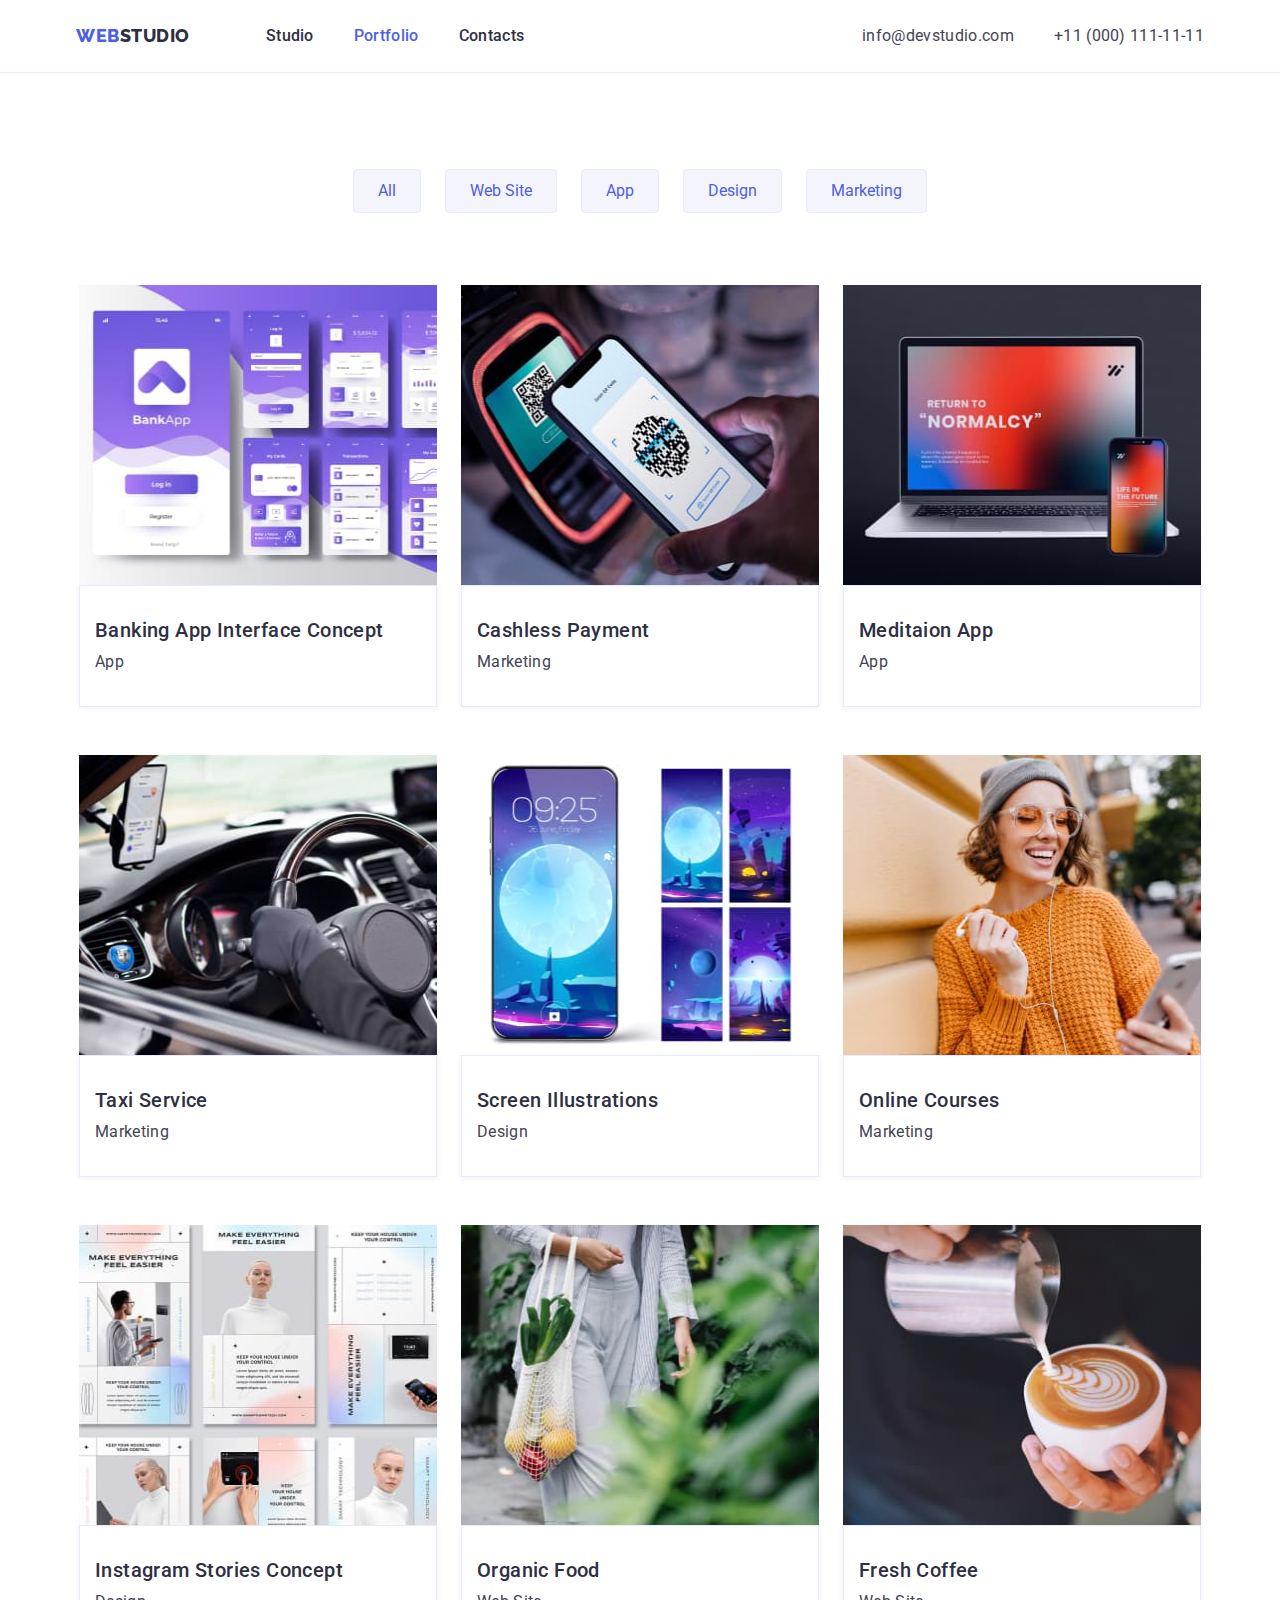
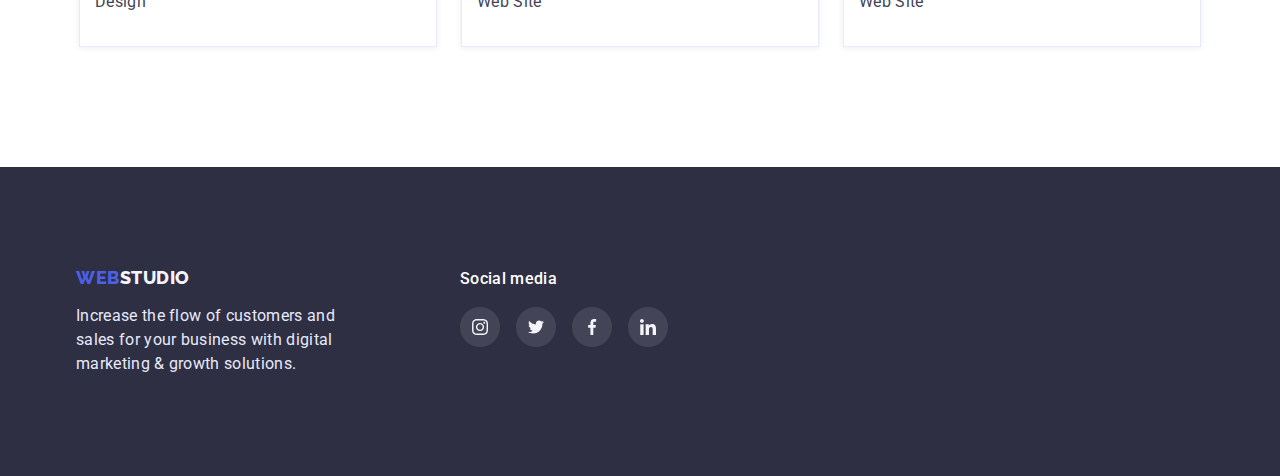
==== portfolio.html @ 373d0d67 "new" ====
<!DOCTYPE html>
<html lang="en">
<head>
    <meta charset="UTF-8">
    <meta http-equiv="X-UA-Compatible" content="IE=edge">
    <meta name="viewport" content="width=device-width, initial-scale=1.0">
    <title>Document</title>
    <link rel="preconnect" href="https://fonts.googleapis.com"><link rel="preconnect" href="https://fonts.gstatic.com" crossorigin><link href="https://fonts.googleapis.com/css2?family=Raleway:wght@800&family=Roboto:wght@400;500;700;900&display=swap" rel="stylesheet">
    <link rel="stylesheet" href="https://cdn.jsdelivr.net/npm/modern-normalize@1.1.0/modern-normalize.min.css">
    <link rel="stylesheet" href="css/style.css">
</head>
<body>
    <!--HEADER-->
    <header class="page-header">
        <div class="container page-header-container">
            <nav class="page-nav">
                <a class="logo logo-header link" href="./index.htm">
                    <p class="logo-text-part-one">Web<span class="logo-text-part-two-theme-light">Studio</span></p>
                </a>
                <ul class="menu list">
                    <li class="menu-item">
                        <a class="menu-link link" href="index.html">Studio</a></li>
                    <li class="menu-item">
                        <a class="memu-link-active menu-link link" href="">Portfolio</a></li>
                    <li class="menu-item">
                        <a class="menu-link link" href="">Contacts</a></li>
                </ul>
            </nav>
            <ul class="contact list">
                <li class="contact-item">
                    <a class="contact-link link" href="mailto:info@devstudio.com">info@devstudio.com</a></li>
                <li class="contact-item">
                    <a class="contact-link link" href="tel:+110001111111">+11 (000) 111-11-11</a></li>
            </ul>
        </div>
    </header>
    <!--PORTFOLIO-->
    <main>
        <section class="portfolio">      
            <div class="container">
                <h2 hidden class="heading">Portfolio</h2>
                <ul class="filtres employees list">
                    <li class="employees-card-filtres">
                        <button class="btn filtres-btn" type="button">All</button>
                    </li>
                    <li class="employees-card-filtres">
                        <button class="btn filtres-btn" type="button">Web Site</button>
                    </li>
                    <li class="employees-card-filtres">
                        <button class="btn filtres-btn" type="button">App</button>
                    </li>
                    <li class="employees-card-filtres">
                        <button class="btn filtres-btn" type="button">Design</button>
                    </li>
                    <li class="employees-card-filtres">
                        <button class="btn filtres-btn" type="button">Marketing</button>
                    </li>
                </ul>       
                <ul class="employees wrap-card-portfolio list">
                    <li class="employees-card">
                        <a class="link portfolio-card-link" href="">
                            <img
                            src="./images/portfolio/banking-app-interface-concept.jpg" 
                            alt="Multiple screens of the banking application interface"
                            width="358"
                            height="300">
                            <div class="employees-card-content-wraper portfolio-card-content-wraper">
                                <h3 class="subtitle-link subtitle">Banking App Interface Concept</h3>
                                <p class="text-body">App</p>    
                            </div>    
                        </a>                        
                    </li>
                    <li class="employees-card">
                        <a class="link portfolio-card-link" href="">
                            <img
                            src="./images/portfolio/cashless-payment.jpg" 
                            alt="Qr-code payment with mobile phone approach"
                            width="358"
                            height="300">
                            <div class="employees-card-content-wraper portfolio-card-content-wraper">
                                <h3 class="subtitle-link subtitle">Cashless Payment</h3>
                                <p class="text-body">Marketing</p>
                            </div>    
                        </a>                                  
                    </li>
                    <li class="employees-card">
                        <a class="link portfolio-card-link" href="">
                            <img
                            src="./images/portfolio/meditaion-app.jpg" 
                            alt="Meditation app on laptop and moale screens"
                            width="358"
                            height="300">
                            <div class="employees-card-content-wraper portfolio-card-content-wraper">
                                <h3 class="subtitle-link subtitle">Meditaion App</h3>
                                <p class="text-body">App</p>
                            </div>    
                        </a>                         
                </li>
                    <li class="employees-card">
                        <a class="link portfolio-card-link" href="">
                            <img
                            src="./images/portfolio/taxi-service.jpg" 
                            alt="The driver behind the wheel and the mobile app"
                            width="358"
                            height="300">
                            <div class="employees-card-content-wraper portfolio-card-content-wraper">
                                <h3 class="subtitle-link subtitle">Taxi Service</h3>
                                <p class="text-body">Marketing</p>
                            </div>    
                        </a>                                      
                    </li>
                    <li class="employees-card">
                        <a class="link portfolio-card-link" href="">
                            <img
                            src="./images/portfolio/screen-illustrations.jpg" 
                            alt="A mockup of a mobile phone and four screens with screensavers"
                            width="358"
                            height="300">
                            <div class="employees-card-content-wraper portfolio-card-content-wraper">
                                <h3 class="subtitle-link subtitle">Screen Illustrations</h3>
                                <p class="text-body">Design</p>
                            </div>    
                        </a>                                 
                    </li>
                    <li class="employees-card">
                        <a class="link portfolio-card-link" href="">
                            <img
                            src="./images/portfolio/online-courses.jpg" 
                            alt="girl in headphones "
                            width="358"
                            height="300">
                            <div class="employees-card-content-wraper portfolio-card-content-wraper">
                                <h3 class="subtitle-link subtitle">Online Courses</h3>
                                <p class="text-body">Marketing</p>
                            </div>    
                        </a>                                    
                    </li>
                    <li class="employees-card">
                        <a class="link portfolio-card-link" href="">
                            <img
                            src="./images/portfolio/instagram-stories-concept.jpg" 
                            alt="Multiple screens of instagram storits of smart technologies"
                            width="358"
                            height="300">
                            <div class="employees-card-content-wraper portfolio-card-content-wraper">
                                <h3 class="subtitle-link subtitle">Instagram Stories Concept</h3>
                                <p class="text-body">Design</p>
                            </div>    
                        </a>                              
                    </li>
                    <li class="employees-card">
                        <a class="link portfolio-card-link" href="">
                            <img
                            src="./images/portfolio/organic-food.jpg" 
                            alt="A women carries fruit in a bag"
                            width="358"
                            height="300">
                            <div class="employees-card-content-wraper portfolio-card-content-wraper">
                                <h3 class="subtitle-link subtitle">Organic Food</h3>
                                <p class="text-body">Web Site</p>
                            </div>    
                        </a>                                       
                    </li>
                    <li class="employees-card">
                        <a class="link portfolio-card-link" href="">
                            <img
                            src="./images/portfolio/fresh-coffee.jpg" 
                            alt="A man pours milk in a coffe"
                            width="358"
                            height="300">
                            <div class="employees-card-content-wraper portfolio-card-content-wraper">
                                <h3 class="subtitle-link subtitle">Fresh Coffee</h3>
                                <p class="text-body">Web Site</p>
                            </div>    
                        </a>                                  
                    </li>
                </ul>
            </div>
        </section>          
    </main>
    <!--FOOTER-->
    <footer class="footer">
        <div class="container footer-wrap">
            <div class="footer-part-one">
                <a class="logo link" href="./index.html">
                    <p class="logo-text-part-one">Web<span class="logo-text-part-two-theme-dark">Studio</span></p>
                </a>
                <p class="text-footer text-theme-dark text-body">Increase the flow of customers and sales for your business with digital marketing & growth solutions.</p>
            </div>
            <div class="footer-part-two">
                <h4 class="subtitle-footer">Social media</h4>
                <ul class="social-list list">
                    <li class="social-list-item">
                        <a href="" class="social-list-link-dark">
                            <svg class="social-list-icon" width="16" height="16">
                                <use href="./images/icons.svg#icon-instagram"></use>
                            </svg>
                        </a>
                    </li>
                    <li class="social-list-item">
                        <a href="" class="social-list-link-dark">
                            <svg class="social-list-icon" width="16" height="16">
                                <use href="./images/icons.svg#icon-twitter"></use>
                            </svg>
                        </a>
                    </li>
                    <li class="social-list-item">
                        <a href="" class="social-list-link-dark">
                            <svg class="social-list-icon" width="16" height="16">
                                <use href="./images/icons.svg#icon-facebook"></use>
                            </svg>
                        </a>
                    </li>
                    <li class="social-list-item">
                        <a href="" class="social-list-link-dark">
                            <svg class="social-list-icon" width="16" height="16">
                                <use href="./images/icons.svg#icon-linkedin"></use>
                            </svg>
                        </a>
                    </li>
                </ul>
            </div>
        </div>  
    </footer>
</body>
</html>
---- css/style.css ----
:root{ 
    --accent-color: #4d5fe5; 
    --accent-color-hover: #404BBF;
    --primary-text-color-theme-light: #2e2f42;
    --primary-text-color-theme-dark:#ffff;
    --secondary-text-color-theme-light: #434455;
    --secondary-text-color-theme-dark: #e7e9fc;    
    --background-color-body-theme-light: #ffff;
    --background-color-body-theme-dark:#2E2F42;
    --additiomal-color: #F4F4FD;
}
body{
    font-family: 'Roboto', sans-serif;
    color: var(--primary-text-color-theme-light);
    background-color: var(--background-color-body-theme-light);
}
h1,
h2,
h3,
h4,
p{
    margin-top: 0;
    margin-bottom: 0;
}
ol,
ul{
    margin-top: 0;
    margin-bottom: 0;
    padding-left: 0;
}
img{
    display: block;
}
button{
    cursor: pointer;
}
.list {
    list-style: none;
}
.link{
    text-decoration: none;
    color: none;
}
.container{
    width: 1158px;
    margin-left: auto;
    margin-right: auto;
    padding-left: 15px;
    padding-right: 15px;
}
.section{
    padding-top: 120px;
    padding-bottom: 120px;
}
/*==========COMPONENTS==========*/
.title{
    width: 496px;
    font-size: 56px;  
    line-height: 1.07;
    letter-spacing: 0.02em;
    color: var(--primary-text-color-theme-dark);
    margin-right: auto;
    margin-left: auto;
    margin-bottom: 48px;    
}
.heading{
    font-size: 36px;
    line-height: 1.11;
    letter-spacing: 0.02em;
    text-transform: capitalize;
    margin-bottom: 72px;    
}
.subtitle{
    font-weight: 500;
    font-size: 20px;
    line-height: 1.2;
    letter-spacing: 0.02em;
    margin-bottom: 8px;        
}
.subtitle-link{
    color: var(--primary-text-color-theme-light);
}
.subtitle-footer{
    font-weight: 500;
    font-size: 16px;
    line-height: 24px;
    letter-spacing: 0.02em;
    color: var(--primary-text-color-theme-dark);
    margin-bottom: 16px; 
}
.text-body{
    font-size: 16px;
    line-height: 1.5;
    letter-spacing: 0.02em;
    color: var(--secondary-text-color-theme-light); 
}
.text-center{
    text-align: center;
}
/*logo*/
.logo-text-part-one{
    font-family: 'Raleway';
    font-weight: 800;
    font-size: 18px;
    line-height: 1.17;
    letter-spacing: 0.03em;
    text-transform: uppercase;
    color: var(--accent-color);
}
.logo-text-part-two-theme-light{
    color: var(--primary-text-color-theme-light);
}
.logo-text-part-two-theme-dark{
    color: var(--additiomal-color)
}
/*/logo*/

/*==========EMPLOYEES==========*/
.employees{
    display: flex;
    flex-wrap: wrap;  
    justify-content: center;
}
.employees-card-content-wraper{
    padding-top: 32px;
    padding-bottom: 32px;
    padding-left: 15px;
    padding-right: 15px;
    border: 1px solid #E7E9FC;;
    box-shadow: 0px 1px 6px rgba(46, 47, 66, 0.08); 
}
.employees-card-advantades:not(:nth-child(4n)){
    margin-right: 24px;    
}
.employees-card-advantades{
    width: 264px;    
    /*flex-basis: calc((100%-48px)/4);*/
}
.employees-card:not(:nth-child(3n)){
    margin-right: 24px;
}
.employees-card:not(:nth-last-child(-n+3)){
    margin-bottom: 48px;
}
.employees-card-filtres:not(:nth-child(5n)){
    margin-right: 24px;
}
.employees-card-four:not(:nth-child(4n)){
    margin-right: 24px;
}
.employees-card-four{
   /* flex-basis: calc((100%-40px)/4);*/
    background: var(--background-color-body-theme-light);
    box-shadow: 0px 1px 6px rgba(46, 47, 66, 0.08), 0px 1px 1px rgba(46, 47, 66, 0.16), 0px 2px 1px rgba(46, 47, 66, 0.08);
    border-radius: 0px 0px 4px 4px;
}
/*==========EMPLOYEES==========*/
/*==========HEADER==========*/
.page-header{   
    padding-top: 24px;
    padding-bottom: 24px;
    border-bottom: 1px solid var(--secondary-text-color-theme-dark);
}
.page-header-container{
    display: flex;
    align-items: center;
}
.page-nav{
    display: flex;
    align-items: center;
}
.logo-header{
    margin-right: 76px;
}
.menu{
    display: flex;
}
.menu-item:not(:last-child){
    margin-right: 40px;
}
.menu-link{
    font-weight: 500;
    font-size: 16px;
    line-height: 1.5;
    letter-spacing: 0.02em;
    color: var(--primary-text-color-theme-light);   
}
.memu-link-active{
    color: var(--accent-color);
}
.menu-link:hover,
.menu-link:focus{
    color: var(--accent-color-hover);
}
.contact{
    display: flex;
    margin-left: auto;
}
.contact-item:not(:last-child){
    margin-right: 40px;
}
.contact-link{
    font-weight: 400;
    font-size: 16px;
    line-height: 0.5;
    letter-spacing: 0.02em;
    color: var(--secondary-text-color-theme-light);
    cursor: default;
}
.contact-link:hover,
.contact-link:focus{
    color: var(--accent-color-hover);
}
/*==========/HEADER==========*/
/*==========HERO==========*/
.hero{
    max-width: 1440px;
    margin-left: auto;
    margin-right: auto;
    background: #2E2F42;
    padding-top: 188px;
    padding-bottom: 188px;
    background-image:linear-gradient(rgba(46, 47, 66, 0.7),rgba(46, 47, 66, 0.7)),  url("../images/hero/people-office.jpg");
    background-repeat: no-repeat;
    background-position: center;
    background-size: cover;
}
.modal-btn{
    padding-top: 16px;
    padding-bottom: 16px;
    padding-left: 32px;
    padding-right: 32px;
    line-height: 1.5;
    letter-spacing: 0.04em;
    color: var(--primary-text-color-theme-dark);
    background: var(--accent-color);
    box-shadow: 0px 4px 4px rgba(0, 0, 0, 0.15);
    border-radius: 4px;
    margin:0 auto;
    display: block; 
    border: none;  
}
.modal-btn:hover,
.modal-btn:focus{
    background: var(--accent-color-hover);  
}
/*==========/HERO SECTION==========*/
/*==========ADVANTADES==========*/
.thumb{
    width: 264px;
    height: 112px;
    display: flex;
    align-items: center;
    justify-content: center; 
    background: var(--additiomal-color);
    border-radius: 4px;
    margin-bottom: 8px;
}
/*==========/ADVANTADES==========*/
/*==========SERVICES==========*/
.services{
    padding-bottom: 120px;
}
/*==========/SERVISES========*/
/*==========TEAM==========*/
.team{
    background: var(--additiomal-color);
}
.employees-position{   
    margin-bottom: 8px;
}
.social-list{
    display: flex;
    justify-content: space-between;   
}
.social-list-link{
    display: flex;
    justify-content: center;
    align-items: center;
    width: 40px;
    height: 40px;
    border-radius: 50%;
    background-color: var(--accent-color);
}
.social-list-link:hover,
.social-list-link:focus{
    background-color: var(--accent-color-hover);
}
.social-list-icon{
    fill: var(--additiomal-color);
}
/*==========/TEAМ=====*/
/*==========CUSTOMERS==========*/
.customers-list{
    display: flex;
    justify-content: center;
    gap: 24px;
}
.customers-list-link{
    display: flex;
    justify-content: center;
    align-items: center;
    width: 168px;
    height: 88px;
    fill: #8E8F99;    
    border: 1px solid #8E8F99;
    border-radius: 4px;
}
.customers-list-link:hover,
.customers-list-link:focus{
    border: 1px solid var(--accent-color-hover);
    fill: #404BBF;
}
/*==========/CUSTOMERS==========*/
/*==========FOOTER=======*/
.footer{
    color: var(--secondary-text-color-theme-dark);
    padding-top: 100px ;
    padding-bottom: 100px;
    background-color: var(--background-color-body-theme-dark);
}
.footer-wrap{
    display: flex;
}
.footer-part-one{
    width: 264px;
    margin-right: 120px; 
}
.text-footer{
    margin-top: 16px; 
}
.footer-part-two{
    width: 208px; 
}
.text-theme-dark{
    color: var(--secondary-text-color-theme-dark);
}
.social-list-link-dark{
    display: flex;
    justify-content: center;
    align-items: center;
    width: 40px;
    height: 40px;
    border-radius: 50%;
    background: rgba(255, 255, 255, 0.1);
}
.social-list-link-dark:hover,
.social-list-link-dark:focus{
    background: #31D0AA;
}
/*==========/FOOTER==========*/
/*==========PORTFOLIO=======*/
.portfolio{
    padding-top: 96px;
    padding-bottom: 120px;
}
.portfolio-card-link{
    display: block;
    width: 100%;
    height: 100%;
    background: var(--background-color-body-theme-light);  
}
.portfolio-card-link:hover,
.portfolio-card-link:focus{   
    /*border: 0.5px solid #F4F4FD;*/
    box-shadow: 0px 1px 6px rgba(46, 47, 66, 0.08), 0px 1px 1px rgba(46, 47, 66, 0.16), 0px 2px 1px rgba(46, 47, 66, 0.08);
}
/*==========/PORTFOLIO=======*/
/*==========PORTFOLIO FILTRES=======*/
.filtres{   
    margin-bottom: 72px; 
}
.filtres-btn{
    color: var(--accent-color);
    font-size: 500;
    font-size: 16px;
    line-height: 1.5x;
    background: var(--additiomal-color);
    border: 1px solid var(--secondary-text-color-theme-dark);
    border-radius: 4px;
    padding: 12px 24px;
}
.filtres-btn:hover,
.filtres-btn:focus{
    color: var(--primary-text-color-theme-dark);
    background: var(--accent-color-hover);
    box-shadow: 0px 3px 1px rgba(0, 0, 0, 0.1), 0px 2px 1px rgba(0, 0, 0, 0.08), 0px 2px 2px rgba(0, 0, 0, 0.12);
    border-radius: 4px;
}
/*==========/PORTFOLIO FILTRES========*/
/*==========PORTFOLIO CARDS==========*/

/*.wrap-card-portfolio{
    padding-bottom: 120px;
}*/
/*==========/PORTFOLIO CARDS==========*/
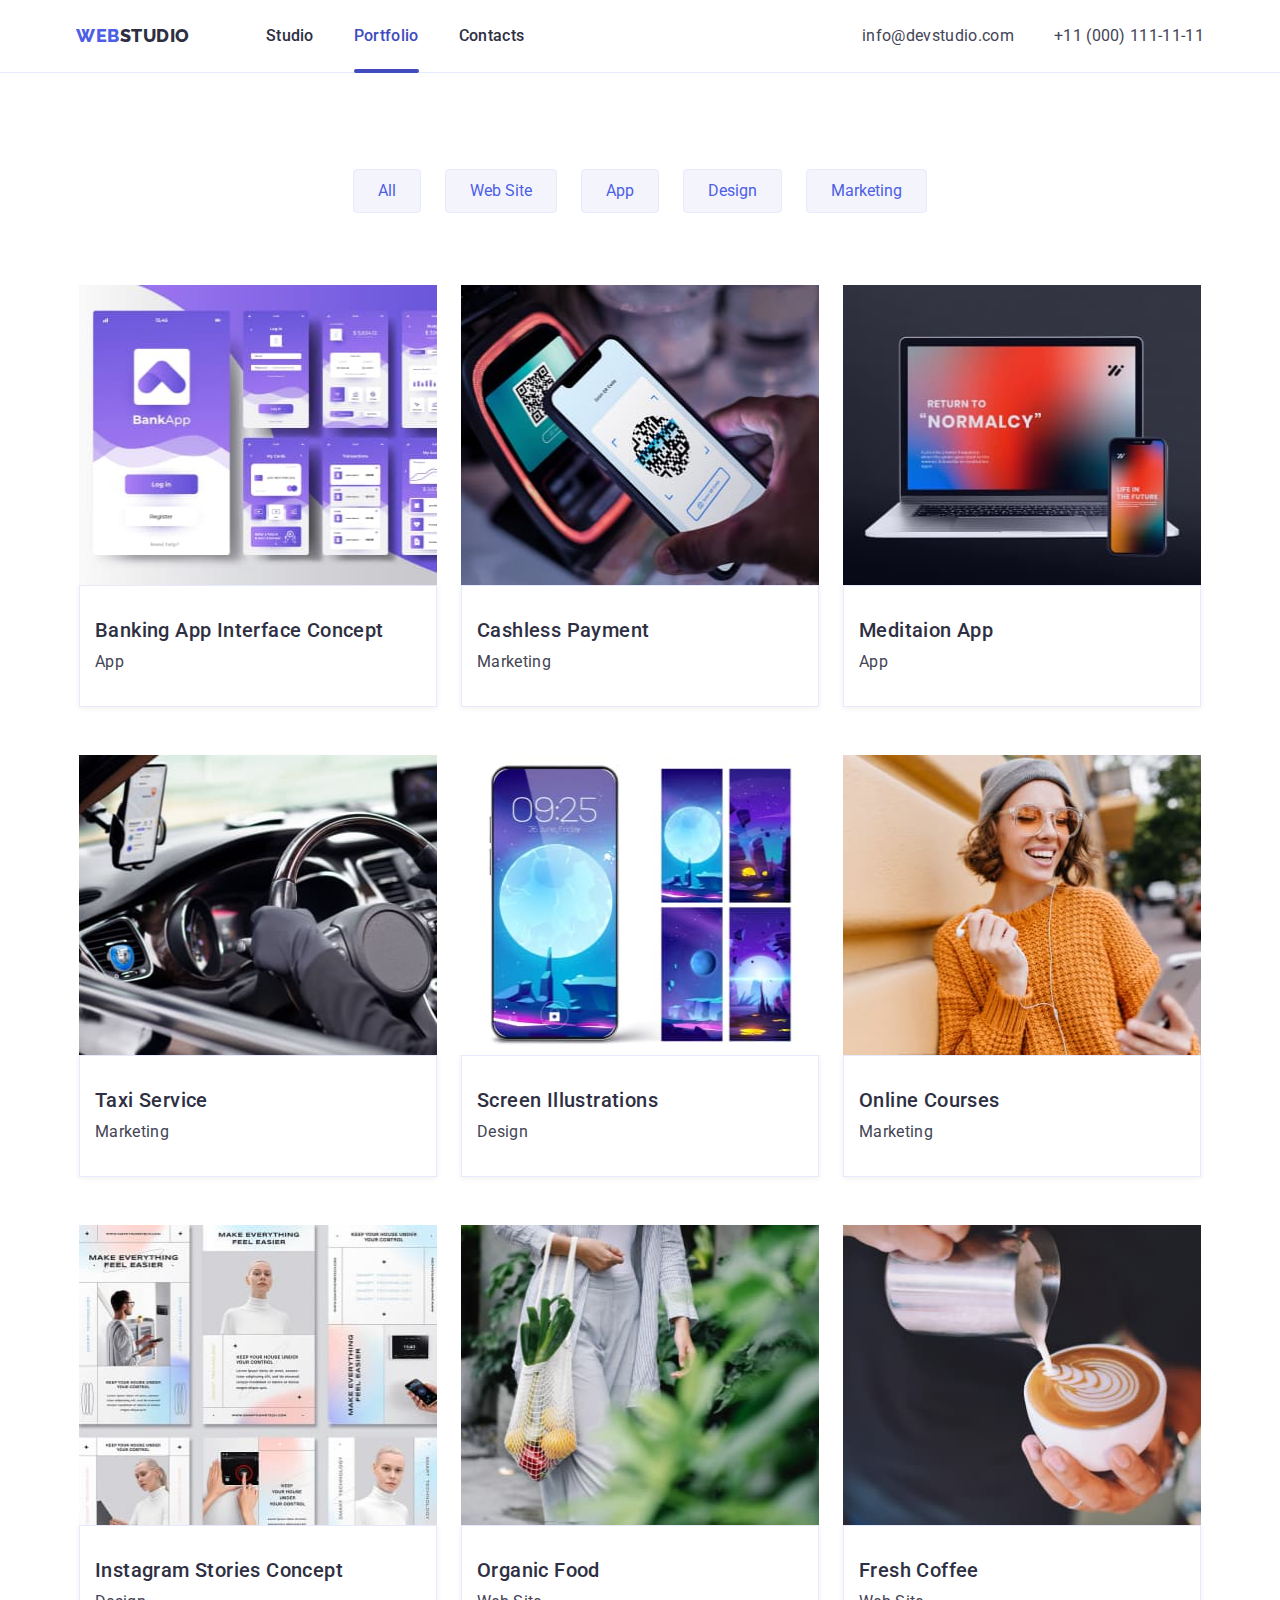
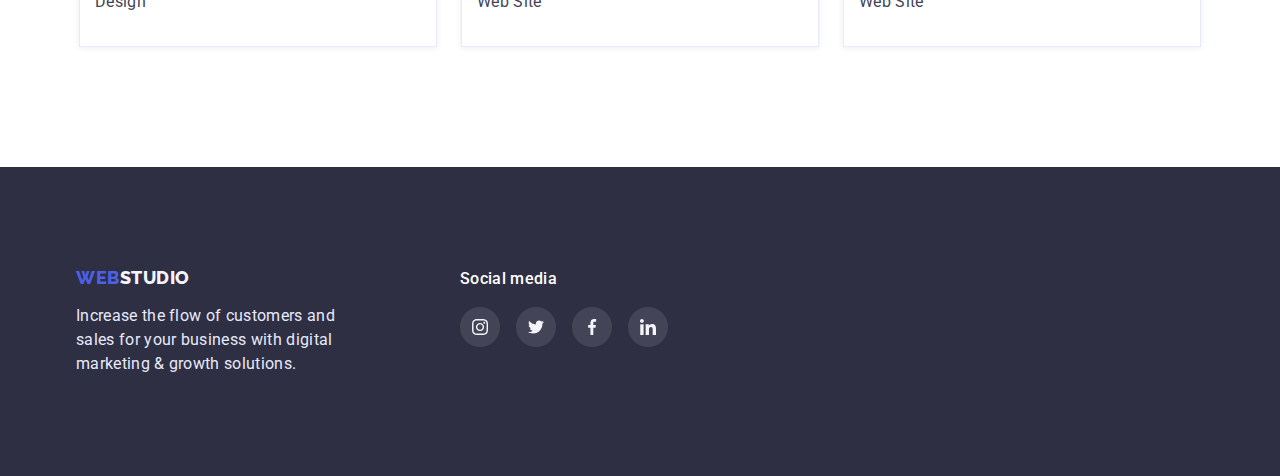
==== commit 2cdd4fff: "Підкреслення посилання, поп-ап" ====
--- a/portfolio.html
+++ b/portfolio.html
@@ -59,11 +59,15 @@
                 <ul class="employees wrap-card-portfolio list">
                     <li class="employees-card">
                         <a class="link portfolio-card-link" href="">
-                            <img
+                            <div class="portfolio-card-img-wrapper">
+                                <img
                             src="./images/portfolio/banking-app-interface-concept.jpg" 
                             alt="Multiple screens of the banking application interface"
                             width="358"
                             height="300">
+                                <p class="overlay text-center text-theme-dark text-body">14 Stylish and User-Friendly App Design Concepts · Task Manager App · Calorie Tracker App · Exotic Fruit Ecommerce App · Cloud Storage App</p>
+                            </div>
+                            
                             <div class="employees-card-content-wraper portfolio-card-content-wraper">
                                 <h3 class="subtitle-link subtitle">Banking App Interface Concept</h3>
                                 <p class="text-body">App</p>    
@@ -72,11 +76,15 @@
                     </li>
                     <li class="employees-card">
                         <a class="link portfolio-card-link" href="">
-                            <img
+                            <div class="portfolio-card-img-wrapper">
+                                <img
                             src="./images/portfolio/cashless-payment.jpg" 
                             alt="Qr-code payment with mobile phone approach"
                             width="358"
                             height="300">
+                                <p class="overlay text-center text-theme-dark text-body">14 Stylish and User-Friendly App Design Concepts · Task Manager App · Calorie Tracker App · Exotic Fruit Ecommerce App · Cloud Storage App</p>
+                            </div>
+                            
                             <div class="employees-card-content-wraper portfolio-card-content-wraper">
                                 <h3 class="subtitle-link subtitle">Cashless Payment</h3>
                                 <p class="text-body">Marketing</p>
@@ -85,11 +93,15 @@
                     </li>
                     <li class="employees-card">
                         <a class="link portfolio-card-link" href="">
-                            <img
+                            <div class="portfolio-card-img-wrapper">
+                                <img
                             src="./images/portfolio/meditaion-app.jpg" 
                             alt="Meditation app on laptop and moale screens"
                             width="358"
                             height="300">
+                                <p class="overlay text-center text-theme-dark text-body">14 Stylish and User-Friendly App Design Concepts · Task Manager App · Calorie Tracker App · Exotic Fruit Ecommerce App · Cloud Storage App</p>
+                            </div>
+                            
                             <div class="employees-card-content-wraper portfolio-card-content-wraper">
                                 <h3 class="subtitle-link subtitle">Meditaion App</h3>
                                 <p class="text-body">App</p>
@@ -98,11 +110,15 @@
                 </li>
                     <li class="employees-card">
                         <a class="link portfolio-card-link" href="">
-                            <img
+                            <div class="portfolio-card-img-wrapper">
+                                <img
                             src="./images/portfolio/taxi-service.jpg" 
                             alt="The driver behind the wheel and the mobile app"
                             width="358"
                             height="300">
+                                <p class="overlay text-center text-theme-dark text-body">14 Stylish and User-Friendly App Design Concepts · Task Manager App · Calorie Tracker App · Exotic Fruit Ecommerce App · Cloud Storage App</p>
+                            </div>
+                            
                             <div class="employees-card-content-wraper portfolio-card-content-wraper">
                                 <h3 class="subtitle-link subtitle">Taxi Service</h3>
                                 <p class="text-body">Marketing</p>
@@ -111,11 +127,15 @@
                     </li>
                     <li class="employees-card">
                         <a class="link portfolio-card-link" href="">
-                            <img
+                            <div class="portfolio-card-img-wrapper">
+                                <img
                             src="./images/portfolio/screen-illustrations.jpg" 
                             alt="A mockup of a mobile phone and four screens with screensavers"
                             width="358"
                             height="300">
+                                <p class="overlay text-center text-theme-dark text-body">14 Stylish and User-Friendly App Design Concepts · Task Manager App · Calorie Tracker App · Exotic Fruit Ecommerce App · Cloud Storage App</p>
+                            </div>
+                            
                             <div class="employees-card-content-wraper portfolio-card-content-wraper">
                                 <h3 class="subtitle-link subtitle">Screen Illustrations</h3>
                                 <p class="text-body">Design</p>
@@ -124,11 +144,15 @@
                     </li>
                     <li class="employees-card">
                         <a class="link portfolio-card-link" href="">
-                            <img
+                            <div class="portfolio-card-img-wrapper">
+                                <img
                             src="./images/portfolio/online-courses.jpg" 
                             alt="girl in headphones "
                             width="358"
                             height="300">
+                                <p class="overlay text-center text-theme-dark text-body">14 Stylish and User-Friendly App Design Concepts · Task Manager App · Calorie Tracker App · Exotic Fruit Ecommerce App · Cloud Storage App</p>
+                            </div>
+                            
                             <div class="employees-card-content-wraper portfolio-card-content-wraper">
                                 <h3 class="subtitle-link subtitle">Online Courses</h3>
                                 <p class="text-body">Marketing</p>
@@ -137,11 +161,15 @@
                     </li>
                     <li class="employees-card">
                         <a class="link portfolio-card-link" href="">
-                            <img
+                            <div class="portfolio-card-img-wrapper">
+                                <img
                             src="./images/portfolio/instagram-stories-concept.jpg" 
                             alt="Multiple screens of instagram storits of smart technologies"
                             width="358"
                             height="300">
+                                <p class="overlay text-center text-theme-dark text-body">14 Stylish and User-Friendly App Design Concepts · Task Manager App · Calorie Tracker App · Exotic Fruit Ecommerce App · Cloud Storage App</p>
+                            </div>
+                            
                             <div class="employees-card-content-wraper portfolio-card-content-wraper">
                                 <h3 class="subtitle-link subtitle">Instagram Stories Concept</h3>
                                 <p class="text-body">Design</p>
@@ -150,11 +178,15 @@
                     </li>
                     <li class="employees-card">
                         <a class="link portfolio-card-link" href="">
-                            <img
+                            <div class="portfolio-card-img-wrapper">
+                                <img
                             src="./images/portfolio/organic-food.jpg" 
                             alt="A women carries fruit in a bag"
                             width="358"
                             height="300">
+                                <p class="overlay text-center text-theme-dark text-body">14 Stylish and User-Friendly App Design Concepts · Task Manager App · Calorie Tracker App · Exotic Fruit Ecommerce App · Cloud Storage App</p>
+                            </div>
+                            
                             <div class="employees-card-content-wraper portfolio-card-content-wraper">
                                 <h3 class="subtitle-link subtitle">Organic Food</h3>
                                 <p class="text-body">Web Site</p>
@@ -163,11 +195,15 @@
                     </li>
                     <li class="employees-card">
                         <a class="link portfolio-card-link" href="">
-                            <img
+                            <div class="portfolio-card-img-wrapper">
+                                <img
                             src="./images/portfolio/fresh-coffee.jpg" 
                             alt="A man pours milk in a coffe"
                             width="358"
                             height="300">
+                                <p class="overlay text-center text-theme-dark text-body">14 Stylish and User-Friendly App Design Concepts · Task Manager App · Calorie Tracker App · Exotic Fruit Ecommerce App · Cloud Storage App</p>
+                            </div>
+                            
                             <div class="employees-card-content-wraper portfolio-card-content-wraper">
                                 <h3 class="subtitle-link subtitle">Fresh Coffee</h3>
                                 <p class="text-body">Web Site</p>
--- a/css/style.css
+++ b/css/style.css
@@ -179,25 +179,60 @@
     margin-right: 40px;
 }
 .menu-link{
+    position: relative;
     font-weight: 500;
     font-size: 16px;
     line-height: 1.5;
-    letter-spacing: 0.02em;
-    color: var(--primary-text-color-theme-light);   
+    letter-spacing: 0.02em;  
+    color: var(--primary-text-color-theme-light); 
+    transition: color 250ms cubic-bezier(0.4, 0, 0.2, 1);  
 }
 .memu-link-active{
-    color: var(--accent-color);
+    color: var(--accent-color-hover);
+}
+.memu-link-active::after{
+    content: "";
+    position: absolute;
+    left: 0;
+    bottom:-28px; 
+    display: block;
+    width: 100%;
+    height: 4px;
+    background-color: var(--accent-color-hover);
+    border-radius: 2px;
+    opacity: 1;  
 }
 .menu-link:hover,
 .menu-link:focus{
     color: var(--accent-color-hover);
 }
+
+.menu-link:not(.memu-link-active)::after{
+    content: "";
+    position: absolute;
+    left: 0;
+    bottom:-28px; 
+    display: block;
+    width: 100%;
+    height: 4px;
+    background-color: var(--accent-color-hover);
+    border-radius: 2px;
+    opacity: 0;  
+}
+
+.menu-link:not(.memu-link-active):hover::after,
+.menu-link:not(.memu-link-active):focus::after{
+    opacity: 1; 
+    transition: opacity 250ms cubic-bezier(0.4, 0, 0.2, 1);
+}
+
+
 .contact{
     display: flex;
     margin-left: auto;
 }
 .contact-item:not(:last-child){
-    margin-right: 40px;
+    margin-right: 40px;    
 }
 .contact-link{
     font-weight: 400;
@@ -206,6 +241,8 @@
     letter-spacing: 0.02em;
     color: var(--secondary-text-color-theme-light);
     cursor: default;
+    transition: color 250ms cubic-bezier(0.4, 0, 0.2, 1);
+
 }
 .contact-link:hover,
 .contact-link:focus{
@@ -238,7 +275,8 @@
     border-radius: 4px;
     margin:0 auto;
     display: block; 
-    border: none;  
+    border: none;
+    transition: color 250ms cubic-bezier(0.4, 0, 0.2, 1);  
 }
 .modal-btn:hover,
 .modal-btn:focus{
@@ -281,6 +319,7 @@
     height: 40px;
     border-radius: 50%;
     background-color: var(--accent-color);
+    transition: background-color 250ms cubic-bezier(0.4, 0, 0.2, 1);
 }
 .social-list-link:hover,
 .social-list-link:focus{
@@ -355,6 +394,7 @@
     padding-bottom: 120px;
 }
 .portfolio-card-link{
+ 
     display: block;
     width: 100%;
     height: 100%;
@@ -365,6 +405,28 @@
     /*border: 0.5px solid #F4F4FD;*/
     box-shadow: 0px 1px 6px rgba(46, 47, 66, 0.08), 0px 1px 1px rgba(46, 47, 66, 0.16), 0px 2px 1px rgba(46, 47, 66, 0.08);
 }
+.portfolio-card-img-wrapper{
+    position: relative;
+    overflow: hidden;
+}
+.overlay{
+    position: absolute;
+    top: 0;
+    left: 0;
+    background-color: var(--accent-color);
+    width: 100%;
+    height: 100%;
+    overflow-y: scroll;
+    transform: translate(0,100%);
+    transition: transform 500ms cubic-bezier(0.4, 0, 0.2, 1);
+    padding: 40px 32px;
+
+}
+.portfolio-card-link:hover .overlay,
+.portfolio-card-link:focus .overlay{
+    transform: translate(0,0);
+}
+
 /*==========/PORTFOLIO=======*/
 /*==========PORTFOLIO FILTRES=======*/
 .filtres{   
@@ -388,9 +450,53 @@
     border-radius: 4px;
 }
 /*==========/PORTFOLIO FILTRES========*/
-/*==========PORTFOLIO CARDS==========*/
-
-/*.wrap-card-portfolio{
-    padding-bottom: 120px;
-}*/
-/*==========/PORTFOLIO CARDS==========*/+/*==========MODAL WINDOV/==========*/
+.backdrop{
+    position: fixed;
+    top: 0;
+    left: 0;
+    z-index: 100;
+    width: 100%;
+    height: 100%;
+    background-color: rgba(46, 47, 66, 0.4);
+    transition: opacity 500ms cubic-bezier(0.4, 0, 0.2, 1), visibility 500ms cubic-bezier(0.4, 0, 0.2, 1);
+}
+.backdrop.is-hidden{
+    opacity: 0;
+    visibility: hidden;
+    pointer-events: none;
+}
+.modal{
+    position: absolute;
+    top: 50%;
+    left: 50%;
+    transform: translate(-50%, -50%);
+    width: 408px;
+    height: 576px;
+    background: #FCFCFC;
+    box-shadow: 0px 1px 1px rgba(0, 0, 0, 0.14), 0px 1px 3px rgba(0, 0, 0, 0.12), 0px 2px 1px rgba(0, 0, 0, 0.2);
+    border-radius: 4px;
+}
+.modal-close-btn{
+    position: absolute;
+    top: 25px;
+    right: 41px;
+    display: flex;
+    justify-content: center;
+    align-items: center;
+    width: 24px;
+    height: 24px;
+    border-radius: 50%;
+    background-color: #E7E9FC;
+    border: 1px solid rgba(0, 0, 0, 0.1);
+    padding: 0;
+    transition: transform 500ms cubic-bezier(0.4, 0, 0.2, 1);
+}
+.modal-close-btn:hover,
+.modal-close-btn:focus{
+    background-color: var(--accent-color);
+}
+.modal-close-btn:hover .modal-close-btn-icon,
+.modal-close-btn:focus .modal-close-btn-icon{
+    fill: var(--primary-text-color-theme-dark);
+}
